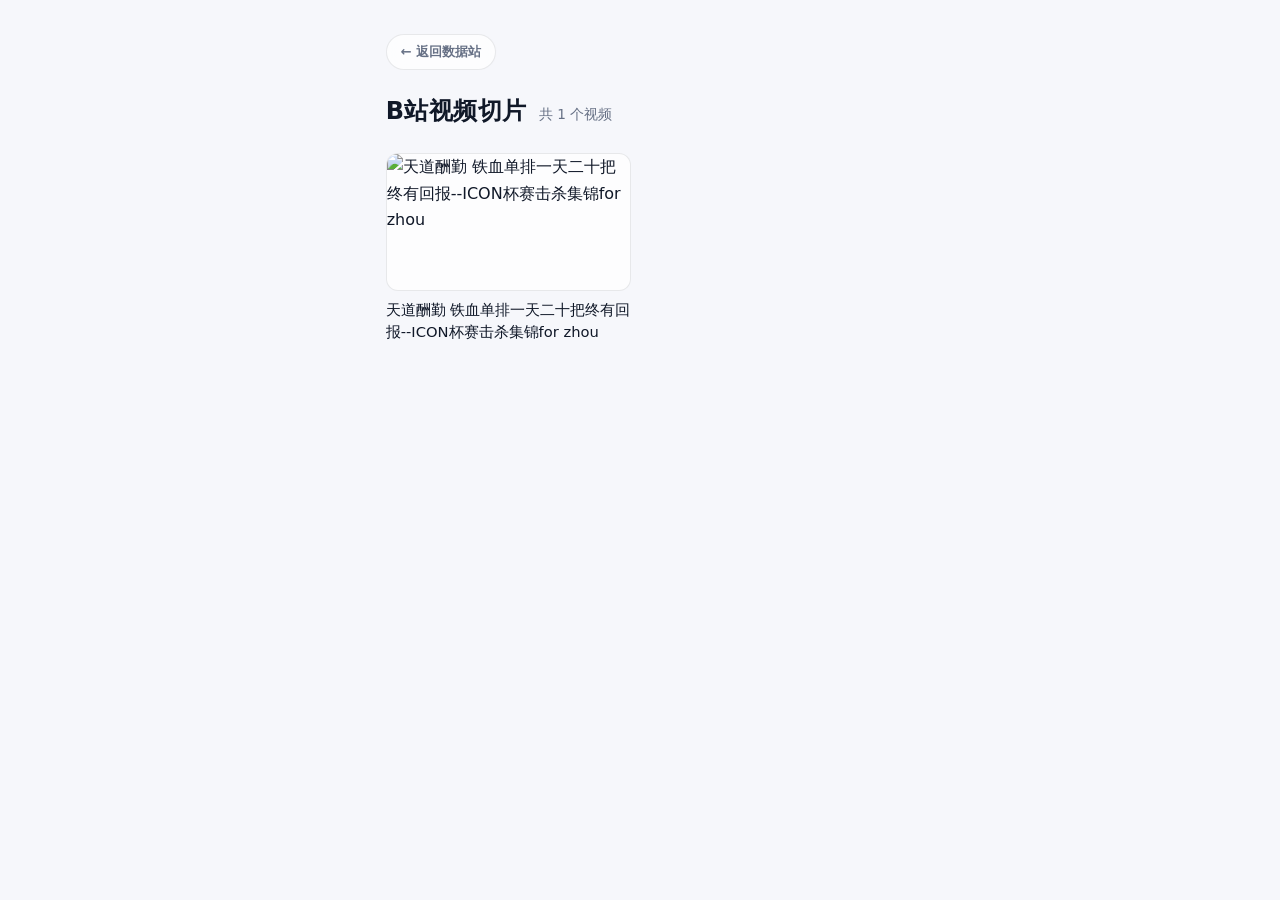
==== bili-clips/index.html @ cb00be5b "新增页面：B站视频切片（含首页布局调整）" ====
<!DOCTYPE html>
<html lang="zh-CN">
<head>
<meta charset="UTF-8">
<meta name="viewport" content="width=device-width, initial-scale=1.0">
<title>B站视频切片 · 读书班的数据站</title>
<meta name="description" content="B 站视频切片合集">
<link rel="stylesheet" href="../shared/style.css">
<style>
  body { padding: 34px 0 64px; }

  .backlink {
    display: inline-flex;
    align-items: center;
    margin-bottom: 22px;
    padding: 6px 14px;
    border: 1px solid var(--border);
    border-radius: 999px;
    background: var(--card);
    color: var(--text-2);
    text-decoration: none;
    font-size: 0.82rem;
    font-weight: 600;
    backdrop-filter: blur(10px);
    -webkit-backdrop-filter: blur(10px);
    transition: color 0.15s, border-color 0.15s;
  }
  .backlink:hover { color: var(--accent); border-color: var(--border-hover); }

  .page-head { display: flex; align-items: baseline; gap: 12px; flex-wrap: wrap; }
  .page-head h1 { margin: 0; font-size: 1.5rem; letter-spacing: 0.5px; }
  .count { color: var(--text-2); font-size: 0.85rem; }

  .clips {
    display: grid;
    grid-template-columns: repeat(auto-fill, minmax(230px, 1fr));
    gap: 18px;
    margin-top: 22px;
  }

  .clip { display: block; color: inherit; text-decoration: none; }

  .clip-cover {
    display: block;
    width: 100%;
    aspect-ratio: 16 / 9;
    object-fit: cover;
    border-radius: 12px;
    border: 1px solid var(--border);
    background: var(--card);
    transition: transform 0.18s ease, box-shadow 0.18s ease, border-color 0.18s ease;
  }
  .clip:hover .clip-cover {
    transform: translateY(-3px);
    border-color: var(--border-hover);
    box-shadow: 0 12px 30px -14px var(--glow);
  }

  .clip-title {
    display: -webkit-box;
    -webkit-line-clamp: 2;
    -webkit-box-orient: vertical;
    overflow: hidden;
    margin-top: 8px;
    font-size: 0.92rem;
    line-height: 1.5;
    transition: color 0.15s;
  }
  .clip:hover .clip-title { color: var(--accent); }

  .empty { padding: 72px 0; text-align: center; color: var(--text-2); }
</style>
<script>
  // 主题：跟随数据站的深浅色设置
  (function () {
    var t = null;
    try { t = localStorage.getItem("theme"); } catch (e) {}
    if (t !== "light" && t !== "dark") {
      t = window.matchMedia && window.matchMedia("(prefers-color-scheme: dark)").matches ? "dark" : "light";
    }
    document.documentElement.setAttribute("data-theme", t);
  })();
</script>
</head>
<body>
<div class="container">
  <a class="backlink" href="../index.html">← 返回数据站</a>

  <div class="page-head">
    <h1>B站视频切片</h1>
    <span class="count" id="count"></span>
  </div>

  <section class="clips" id="clips"></section>
  <p class="empty" id="empty-hint" hidden>还没有视频。发来 BV 号即可自动收录。</p>
</div>

<script src="videos.js"></script>
<script>
  (function () {
    var data = window.CLIP_DATA || { videos: [] };
    var videos = Array.isArray(data.videos) ? data.videos : [];

    document.getElementById("count").textContent =
      videos.length ? "共 " + videos.length + " 个视频" : "";

    var grid = document.getElementById("clips");
    if (!videos.length) {
      document.getElementById("empty-hint").hidden = false;
      return;
    }

    videos.forEach(function (v) {
      var a = document.createElement("a");
      a.className = "clip";
      a.href = "https://www.bilibili.com/video/" + v.bvid + "/";
      a.target = "_blank";
      a.rel = "noopener";

      if (v.cover) {
        var img = document.createElement("img");
        img.className = "clip-cover";
        img.loading = "lazy";
        img.referrerPolicy = "no-referrer";
        img.alt = v.title || v.bvid;
        img.src = v.cover;
        a.appendChild(img);
      }

      var span = document.createElement("span");
      span.className = "clip-title";
      span.textContent = v.title || v.bvid;
      a.appendChild(span);

      grid.appendChild(a);
    });
  })();
</script>
</body>
</html>
---- shared/style.css ----
/* ============================================================
   全站公共样式（门户首页 + 以后的各个统计页共用）
   视觉：极光光晕背景 + 玻璃拟态卡片，自动/手动深浅色
   改一次，全站生效
   ============================================================ */

:root {
  color-scheme: light;
  --bg: #f6f7fb;
  --text: #101828;
  --text-2: #667085;
  --card: rgba(255, 255, 255, 0.72);
  --card-hover-shadow: 0 18px 50px -20px rgba(99, 102, 241, 0.35), 0 2px 6px rgba(16, 24, 40, 0.05);
  --border: rgba(16, 24, 40, 0.09);
  --border-hover: rgba(99, 102, 241, 0.55);
  --accent: #6366f1;
  --accent-2: #a855f7;
  --accent-soft: rgba(99, 102, 241, 0.1);
  --glow: rgba(99, 102, 241, 0.3);
  --badge-bg: rgba(245, 158, 11, 0.13);
  --badge-border: rgba(245, 158, 11, 0.3);
  --badge-text: #b45309;
  --shadow: 0 1px 2px rgba(16, 24, 40, 0.04), 0 12px 32px -16px rgba(16, 24, 40, 0.14);
  --aurora-1: rgba(99, 102, 241, 0.38);
  --aurora-2: rgba(34, 211, 238, 0.3);
  --aurora-3: rgba(244, 114, 182, 0.24);
  --grad-text: linear-gradient(92deg, #4f46e5, #9333ea 55%, #0891b2);
}

:root[data-theme="dark"] {
  color-scheme: dark;
  --bg: #0a0b10;
  --text: #f2f4f8;
  --text-2: #98a2b3;
  --card: rgba(255, 255, 255, 0.045);
  --card-hover-shadow: 0 18px 50px -18px rgba(99, 102, 241, 0.55), 0 2px 8px rgba(0, 0, 0, 0.5);
  --border: rgba(255, 255, 255, 0.09);
  --border-hover: rgba(129, 140, 248, 0.6);
  --accent: #818cf8;
  --accent-2: #c084fc;
  --accent-soft: rgba(129, 140, 248, 0.14);
  --glow: rgba(129, 140, 248, 0.35);
  --badge-bg: rgba(245, 158, 11, 0.15);
  --badge-border: rgba(245, 158, 11, 0.35);
  --badge-text: #fbbf24;
  --shadow: 0 1px 2px rgba(0, 0, 0, 0.5), 0 16px 40px -20px rgba(0, 0, 0, 0.7);
  --aurora-1: rgba(99, 102, 241, 0.32);
  --aurora-2: rgba(34, 211, 238, 0.22);
  --aurora-3: rgba(192, 132, 252, 0.26);
  --grad-text: linear-gradient(92deg, #a5b4fc, #d8b4fe 55%, #67e8f9);
}

* { box-sizing: border-box; }

body {
  margin: 0;
  min-height: 100vh;
  display: flex;
  flex-direction: column;
  font-family: system-ui, -apple-system, "Segoe UI", "PingFang SC",
    "Hiragino Sans GB", "Microsoft YaHei", "Noto Sans CJK SC", sans-serif;
  background: var(--bg);
  color: var(--text);
  line-height: 1.65;
  -webkit-font-smoothing: antialiased;
  transition: background-color 0.3s ease, color 0.3s ease;
}

.container { max-width: 1080px; margin: 0 auto; padding: 0 22px; }

code {
  font-family: ui-monospace, SFMono-Regular, Consolas, "Courier New", monospace;
  background: var(--accent-soft);
  padding: 1px 7px;
  border-radius: 6px;
  font-size: 0.88em;
}

/* ---------- 极光背景 ---------- */
.aurora {
  position: fixed;
  inset: 0;
  z-index: -1;
  overflow: hidden;
  pointer-events: none;
}
.aurora i {
  position: absolute;
  display: block;
  border-radius: 50%;
  filter: blur(90px);
}
.aurora .b1 {
  width: 540px; height: 540px;
  top: -180px; left: -140px;
  background: var(--aurora-1);
  animation: drift-1 26s ease-in-out infinite alternate;
}
.aurora .b2 {
  width: 460px; height: 460px;
  top: 12%; right: -160px;
  background: var(--aurora-2);
  animation: drift-2 32s ease-in-out infinite alternate;
}
.aurora .b3 {
  width: 560px; height: 560px;
  bottom: -260px; left: 28%;
  background: var(--aurora-3);
  animation: drift-3 38s ease-in-out infinite alternate;
}

@keyframes drift-1 { to { transform: translate(60px, 40px) scale(1.12); } }
@keyframes drift-2 { to { transform: translate(-50px, 60px) scale(1.08); } }
@keyframes drift-3 { to { transform: translate(40px, -50px) scale(1.1); } }

/* ---------- 深浅色切换按钮 ---------- */
.theme-toggle {
  position: fixed;
  top: 18px; right: 18px;
  z-index: 50;
  width: 40px; height: 40px;
  display: grid;
  place-items: center;
  border-radius: 50%;
  background: var(--card);
  border: 1px solid var(--border);
  color: var(--text-2);
  cursor: pointer;
  backdrop-filter: blur(12px);
  -webkit-backdrop-filter: blur(12px);
  transition: color 0.2s, border-color 0.2s, transform 0.2s;
}
.theme-toggle:hover {
  color: var(--accent);
  border-color: var(--border-hover);
  transform: translateY(-1px);
}
.theme-toggle svg { width: 18px; height: 18px; }
.theme-toggle .icon-sun { display: none; }
:root[data-theme="dark"] .theme-toggle .icon-sun { display: block; }
:root[data-theme="dark"] .theme-toggle .icon-moon { display: none; }

/* ---------- 顶部 Hero ---------- */
.hero { padding: 76px 0 12px; text-align: center; }

.logo {
  width: 64px; height: 64px;
  margin: 0 auto 20px;
  display: grid;
  place-items: center;
  border-radius: 20px;
  font-size: 1.7rem;
  font-weight: 700;
  color: #fff;
  background: linear-gradient(135deg, #6366f1, #a855f7);
  box-shadow: 0 14px 34px -10px var(--glow), inset 0 1px 0 rgba(255, 255, 255, 0.3);
}

.hero h1 {
  margin: 0 0 10px;
  font-size: clamp(1.75rem, 4.2vw, 2.5rem);
  font-weight: 800;
  letter-spacing: 0.5px;
  background: var(--grad-text);
  -webkit-background-clip: text;
  background-clip: text;
  color: transparent;
}

.subtitle {
  margin: 0 auto;
  max-width: 560px;
  color: var(--text-2);
  font-size: 1.02rem;
}

.chips {
  display: flex;
  justify-content: center;
  flex-wrap: wrap;
  gap: 8px;
  margin-top: 18px;
}
.chip {
  font-size: 0.8rem;
  color: var(--text-2);
  padding: 4px 12px;
  border-radius: 999px;
  border: 1px solid var(--border);
  background: var(--card);
  backdrop-filter: blur(10px);
  -webkit-backdrop-filter: blur(10px);
}
.chip b { color: var(--accent); font-weight: 600; }

/* ---------- 标签筛选 ---------- */
.filters {
  display: flex;
  justify-content: center;
  flex-wrap: wrap;
  gap: 8px;
  margin-top: 22px;
}
.filters:empty { display: none; }

.filter {
  padding: 6px 16px;
  border-radius: 999px;
  font-size: 0.86rem;
  color: var(--text-2);
  background: var(--card);
  border: 1px solid var(--border);
  cursor: pointer;
  backdrop-filter: blur(10px);
  -webkit-backdrop-filter: blur(10px);
  transition: color 0.18s, border-color 0.18s, background 0.18s, transform 0.18s;
}
.filter:hover {
  color: var(--text);
  border-color: var(--border-hover);
  transform: translateY(-1px);
}
.filter.active {
  color: #fff;
  background: linear-gradient(135deg, var(--accent), var(--accent-2));
  border-color: transparent;
  box-shadow: 0 6px 18px -6px var(--glow);
}

/* ---------- 卡片区 ---------- */
main { flex: 1 0 auto; padding-bottom: 120px; }

.grid {
  display: grid;
  grid-template-columns: repeat(auto-fill, minmax(250px, 1fr));
  gap: 16px;
}

.card {
  position: relative;
  display: flex;
  flex-direction: column;
  gap: 12px;
  padding: 22px;
  border-radius: 18px;
  background: var(--card);
  border: 1px solid var(--border);
  box-shadow: var(--shadow);
  backdrop-filter: blur(14px) saturate(1.3);
  -webkit-backdrop-filter: blur(14px) saturate(1.3);
  color: inherit;
  text-decoration: none;
  transition: transform 0.22s ease, border-color 0.22s, box-shadow 0.22s ease;
  animation: card-in 0.55s cubic-bezier(0.22, 0.68, 0.35, 1) backwards;
  animation-delay: calc(var(--i, 0) * 70ms);
}

a.card:hover,
a.card:focus-visible {
  transform: translateY(-3px);
  border-color: var(--border-hover);
  box-shadow: var(--card-hover-shadow);
}
a.card:focus-visible { outline: none; }

.card-soon { cursor: default; border-style: dashed; }
.card.hide { display: none; }

@keyframes card-in {
  from { opacity: 0; transform: translateY(16px) scale(0.985); }
  to   { opacity: 1; transform: translateY(0) scale(1); }
}

.card-head {
  display: flex;
  align-items: center;
  gap: 12px;
}

.card-icon {
  flex: none;
  width: 42px; height: 42px;
  display: grid;
  place-items: center;
  border-radius: 13px;
  color: #fff;
  font-weight: 700;
  font-size: 1.15rem;
  box-shadow: inset 0 1px 0 rgba(255, 255, 255, 0.25), 0 8px 20px -8px rgba(0, 0, 0, 0.35);
}
.g1 { background: linear-gradient(135deg, #6366f1, #8b5cf6); }
.g2 { background: linear-gradient(135deg, #0ea5e9, #2563eb); }
.g3 { background: linear-gradient(135deg, #f43f5e, #fb923c); }
.g4 { background: linear-gradient(135deg, #10b981, #0d9488); }

.card-title {
  margin: 0;
  font-size: 1.06rem;
  font-weight: 650;
  letter-spacing: 0.2px;
}

.badge {
  margin-left: auto;
  font-size: 0.72rem;
  font-weight: 600;
  padding: 3px 10px;
  border-radius: 999px;
  background: var(--badge-bg);
  color: var(--badge-text);
  border: 1px solid var(--badge-border);
  white-space: nowrap;
}

.card-arrow {
  margin-left: auto;
  flex: none;
  width: 18px; height: 18px;
  color: var(--text-2);
  opacity: 0;
  transform: translate(-4px, 4px);
  transition: opacity 0.2s, transform 0.2s, color 0.2s;
}
a.card:hover .card-arrow {
  opacity: 1;
  transform: translate(0, 0);
  color: var(--accent);
}

.card-desc {
  margin: 0;
  color: var(--text-2);
  font-size: 0.94rem;
  display: -webkit-box;
  -webkit-line-clamp: 2;
  -webkit-box-orient: vertical;
  overflow: hidden;
}

.card-meta {
  margin-top: auto;
  display: flex;
  align-items: flex-end;
  justify-content: space-between;
  flex-wrap: wrap;
  gap: 10px;
}

.tags { display: flex; flex-wrap: wrap; gap: 6px; }

.tag {
  font-size: 0.76rem;
  padding: 2px 10px;
  border-radius: 999px;
  background: var(--accent-soft);
  color: var(--accent);
}

.card-date { font-size: 0.78rem; color: var(--text-2); }

.empty {
  padding: 80px 0;
  text-align: center;
  color: var(--text-2);
}

/* ---------- 页脚 ---------- */
.site-footer {
  border-top: 1px solid var(--border);
  padding: 26px 0 44px;
  text-align: center;
  color: var(--text-2);
  font-size: 0.84rem;
}
.site-footer p { margin: 0; }

/* ---------- 左右布局：左侧链接栏 + 右侧内容 ---------- */
.layout {
  display: grid;
  grid-template-columns: 1fr 5fr;
  gap: 18px;
  align-items: start;
  margin-top: 30px;
}
.layout.no-side { grid-template-columns: 1fr; }

.content { grid-column: 2; grid-row: 1; min-width: 0; }
.sidebar { grid-column: 1; grid-row: 1; position: sticky; top: 20px; min-width: 0; }
.layout.no-side .content { grid-column: 1; }

.side-panel { padding: 2px 0; }

.link-list {
  list-style: none;
  margin: 0;
  padding: 0;
}
.side-link {
  display: block;
  padding: 5px 0 5px 16px;
  border-left: 2px solid transparent;
  font-size: 0.9rem;
  color: var(--text-2);
  text-decoration: none;
  overflow: hidden;
  transition: color 0.15s, border-color 0.15s;
}
.side-link:hover {
  color: var(--accent);
  border-left-color: var(--accent);
}
.side-text {
  display: inline-block;
  white-space: nowrap;
}
/* 链接文字过长：右缘淡出提示，鼠标悬停时缓慢来回滚动 */
.side-link--scroll {
  -webkit-mask-image: linear-gradient(to right, #000 calc(100% - 18px), transparent);
  mask-image: linear-gradient(to right, #000 calc(100% - 18px), transparent);
}
.side-link--scroll:hover .side-text {
  animation: side-scroll 4.5s ease-in-out infinite alternate;
}
@keyframes side-scroll {
  from { transform: translateX(0); }
  to { transform: translateX(calc(-1 * var(--shift, 0px))); }
}
@media (prefers-reduced-motion: reduce) {
  .side-link--scroll:hover .side-text { animation: none; }
}

@media (max-width: 860px) {
  .layout { grid-template-columns: 1fr; }
  .content { grid-column: 1; grid-row: auto; }
  .sidebar { grid-column: 1; grid-row: auto; position: static; }
}

/* ---------- 响应式与动效偏好 ---------- */
@media (max-width: 560px) {
  .hero { padding-top: 60px; }
}

@media (prefers-reduced-motion: reduce) {
  .card { animation: none; }
  .aurora i { animation: none; }
}
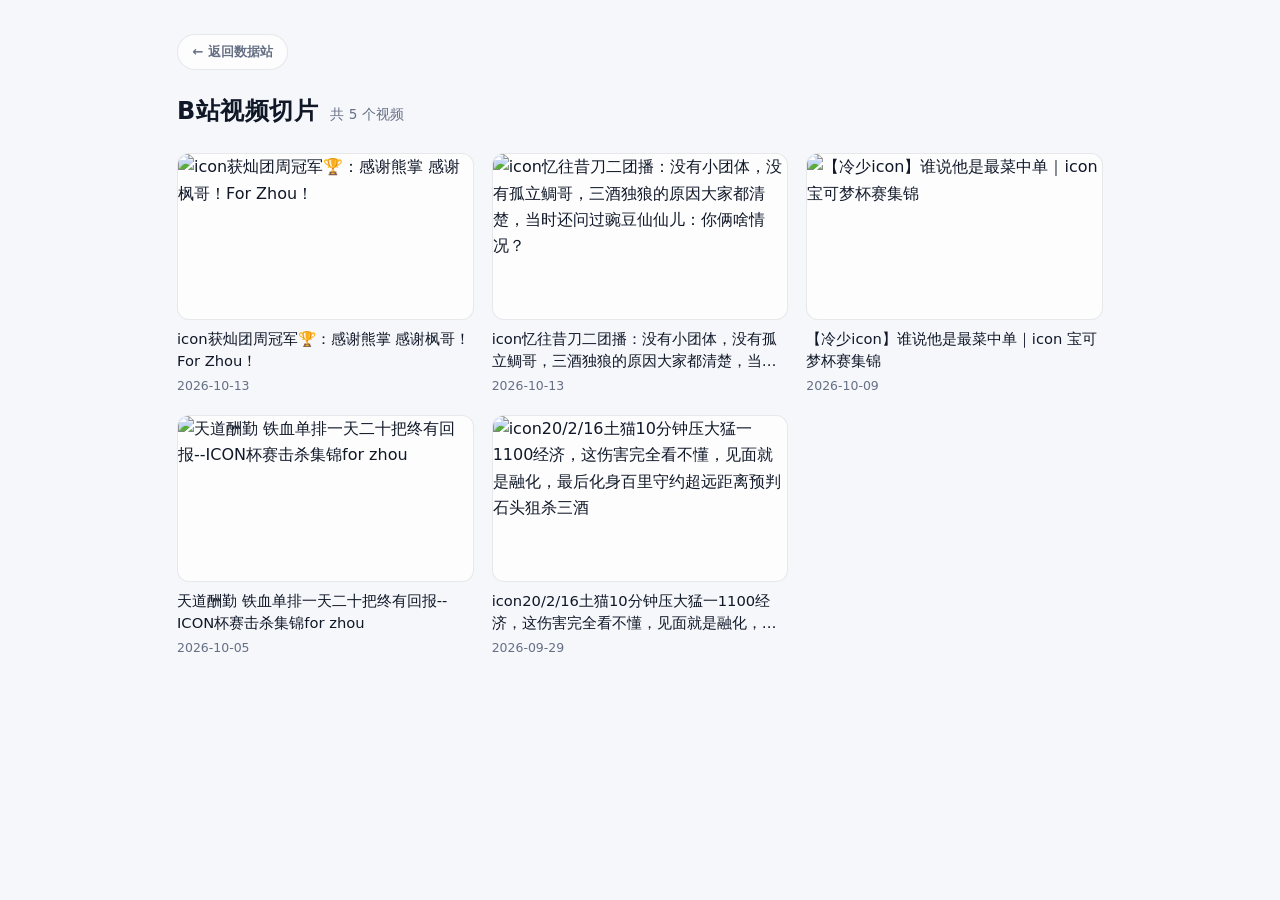
==== commit 64586741: "新增页面：B站视频切片（封面+标题网格，按发布时间排序）" ====
--- a/bili-clips/index.html
+++ b/bili-clips/index.html
@@ -8,6 +8,9 @@
 <link rel="stylesheet" href="../shared/style.css">
 <style>
   body { padding: 34px 0 64px; }
+
+  /* 单页比首页稍宽，视频网格排得更舒展 */
+  .container { max-width: 1500px; }
 
   .backlink {
     display: inline-flex;
@@ -68,6 +71,13 @@
   }
   .clip:hover .clip-title { color: var(--accent); }
 
+  .clip-date {
+    display: block;
+    margin-top: 4px;
+    font-size: 0.78rem;
+    color: var(--text-2);
+  }
+
   .empty { padding: 72px 0; text-align: center; color: var(--text-2); }
 </style>
 <script>
@@ -101,6 +111,11 @@
     var data = window.CLIP_DATA || { videos: [] };
     var videos = Array.isArray(data.videos) ? data.videos : [];
 
+    // 按原视频发布时间从新到旧排序
+    videos = videos.slice().sort(function (a, b) {
+      return String(b.pubdate || "").localeCompare(String(a.pubdate || ""));
+    });
+
     document.getElementById("count").textContent =
       videos.length ? "共 " + videos.length + " 个视频" : "";
 
@@ -132,6 +147,13 @@
       span.textContent = v.title || v.bvid;
       a.appendChild(span);
 
+      if (v.pubdate) {
+        var date = document.createElement("span");
+        date.className = "clip-date";
+        date.textContent = v.pubdate;
+        a.appendChild(date);
+      }
+
       grid.appendChild(a);
     });
   })();
--- a/shared/style.css
+++ b/shared/style.css
@@ -66,7 +66,7 @@
   transition: background-color 0.3s ease, color 0.3s ease;
 }
 
-.container { max-width: 1080px; margin: 0 auto; padding: 0 22px; }
+.container { max-width: 1260px; margin: 0 auto; padding: 0 22px; }
 
 code {
   font-family: ui-monospace, SFMono-Regular, Consolas, "Courier New", monospace;
@@ -377,7 +377,7 @@
 /* ---------- 左右布局：左侧链接栏 + 右侧内容 ---------- */
 .layout {
   display: grid;
-  grid-template-columns: 1fr 5fr;
+  grid-template-columns: 1fr 6fr;
   gap: 18px;
   align-items: start;
   margin-top: 30px;
